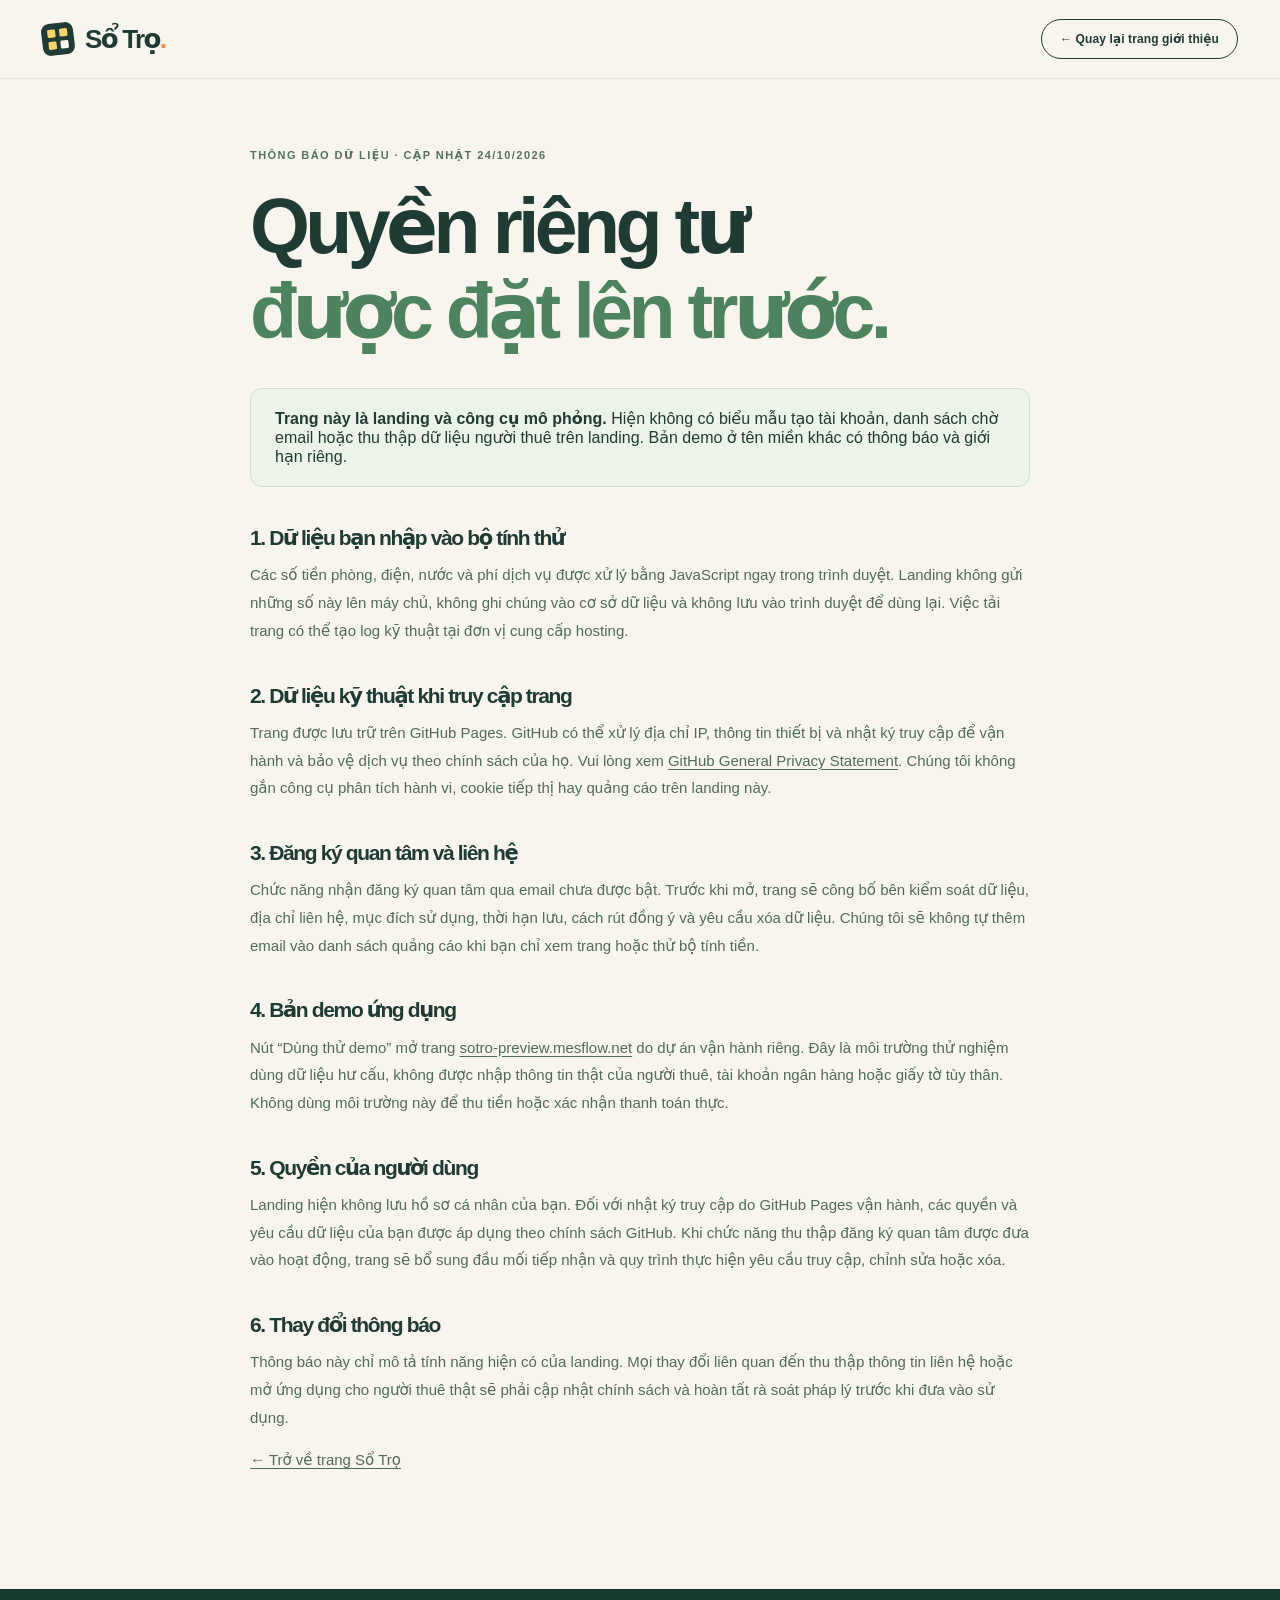
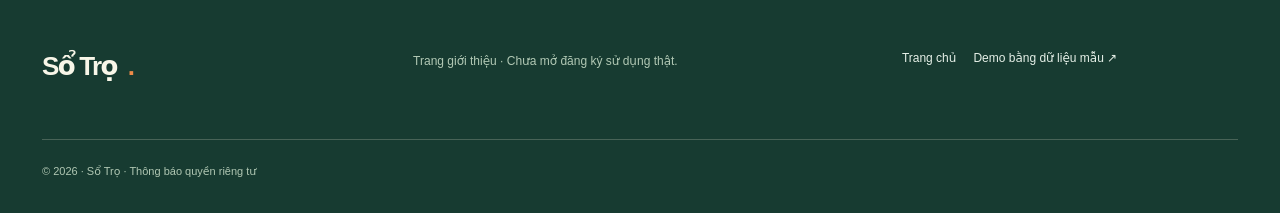
==== quyen-rieng-tu.html @ 62ae00ea "docs(landing): publish scope-limited privacy notice before collecting contacts" ====
<!doctype html><html lang="vi"><head><meta charset="UTF-8"><meta name="viewport" content="width=device-width, initial-scale=1"><meta name="robots" content="index,follow"><meta name="description" content="Thông tin quyền riêng tư đối với landing page giới thiệu Sổ Trọ và bộ mô phỏng tính tiền cục bộ."><title>Quyền riêng tư · Sổ Trọ</title><link rel="icon" type="image/svg+xml" href="./favicon.svg"><link rel="stylesheet" href="./styles.css"></head><body>
<header class="site-header"><div class="shell nav-shell"><a href="./" class="brand"><span class="brand-icon" aria-hidden="true"><span></span><span></span><span></span><span></span></span><span>Sổ Trọ<span class="brand-dot">.</span></span></a><a class="nav-cta" href="./">← Quay lại trang giới thiệu</a></div></header>
<main class="privacy-page"><article class="shell privacy-doc"><div class="section-kicker">THÔNG BÁO DỮ LIỆU · CẬP NHẬT 24/10/2026</div><h1>Quyền riêng tư<br><em>được đặt lên trước.</em></h1>
<div class="notice"><strong>Trang này là landing và công cụ mô phỏng.</strong> Hiện không có biểu mẫu tạo tài khoản, danh sách chờ email hoặc thu thập dữ liệu người thuê trên landing. Bản demo ở tên miền khác có thông báo và giới hạn riêng.</div>
<h2>1. Dữ liệu bạn nhập vào bộ tính thử</h2><p>Các số tiền phòng, điện, nước và phí dịch vụ được xử lý bằng JavaScript ngay trong trình duyệt. Landing không gửi những số này lên máy chủ, không ghi chúng vào cơ sở dữ liệu và không lưu vào trình duyệt để dùng lại. Việc tải trang có thể tạo log kỹ thuật tại đơn vị cung cấp hosting.</p>
<h2>2. Dữ liệu kỹ thuật khi truy cập trang</h2><p>Trang được lưu trữ trên GitHub Pages. GitHub có thể xử lý địa chỉ IP, thông tin thiết bị và nhật ký truy cập để vận hành và bảo vệ dịch vụ theo chính sách của họ. Vui lòng xem <a href="https://docs.github.com/en/site-policy/privacy-policies/github-general-privacy-statement" rel="noopener noreferrer" target="_blank">GitHub General Privacy Statement</a>. Chúng tôi không gắn công cụ phân tích hành vi, cookie tiếp thị hay quảng cáo trên landing này.</p>
<h2>3. Đăng ký quan tâm và liên hệ</h2><p>Chức năng nhận đăng ký quan tâm qua email chưa được bật. Trước khi mở, trang sẽ công bố bên kiểm soát dữ liệu, địa chỉ liên hệ, mục đích sử dụng, thời hạn lưu, cách rút đồng ý và yêu cầu xóa dữ liệu. Chúng tôi sẽ không tự thêm email vào danh sách quảng cáo khi bạn chỉ xem trang hoặc thử bộ tính tiền.</p>
<h2>4. Bản demo ứng dụng</h2><p>Nút “Dùng thử demo” mở trang <a href="https://sotro-preview.mesflow.net/" target="_blank" rel="noopener noreferrer">sotro-preview.mesflow.net</a> do dự án vận hành riêng. Đây là môi trường thử nghiệm dùng dữ liệu hư cấu, không được nhập thông tin thật của người thuê, tài khoản ngân hàng hoặc giấy tờ tùy thân. Không dùng môi trường này để thu tiền hoặc xác nhận thanh toán thực.</p>
<h2>5. Quyền của người dùng</h2><p>Landing hiện không lưu hồ sơ cá nhân của bạn. Đối với nhật ký truy cập do GitHub Pages vận hành, các quyền và yêu cầu dữ liệu của bạn được áp dụng theo chính sách GitHub. Khi chức năng thu thập đăng ký quan tâm được đưa vào hoạt động, trang sẽ bổ sung đầu mối tiếp nhận và quy trình thực hiện yêu cầu truy cập, chỉnh sửa hoặc xóa.</p>
<h2>6. Thay đổi thông báo</h2><p>Thông báo này chỉ mô tả tính năng hiện có của landing. Mọi thay đổi liên quan đến thu thập thông tin liên hệ hoặc mở ứng dụng cho người thuê thật sẽ phải cập nhật chính sách và hoàn tất rà soát pháp lý trước khi đưa vào sử dụng.</p>
<p><a href="./">← Trở về trang Sổ Trọ</a></p></article></main>
<footer class="site-footer"><div class="shell footer-inner"><a href="./" class="brand">Sổ Trọ<span class="brand-dot">.</span></a><p>Trang giới thiệu · Chưa mở đăng ký sử dụng thật.</p><div class="footer-actions"><a href="./">Trang chủ</a><a href="https://sotro-preview.mesflow.net/" rel="noopener noreferrer" target="_blank">Demo bằng dữ liệu mẫu ↗</a></div><span class="footer-copyright">© 2026 · Sổ Trọ · Thông báo quyền riêng tư</span></div></footer></body></html>
---- styles.css ----
:root{--cream:#f8f5ee;--ink:#203b34;--muted:#607268;--line:#dddcd1;--yellow:#f6ca55;--sage:#dce9d8;--peach:#f6d5c6;--white:#fffefa;--forest:#173e35;--green:#276a52;--radius:18px}*{box-sizing:border-box}html{scroll-behavior:smooth;scroll-padding-top:80px}body{margin:0;background:var(--cream);color:var(--ink);font-family:Arial,"Helvetica Neue",system-ui,sans-serif;-webkit-font-smoothing:antialiased}button,input{font:inherit}button{cursor:pointer}a{color:inherit;text-decoration:none}p{line-height:1.72}::selection{background:var(--yellow);color:var(--ink)}.shell{width:min(1200px,calc(100% - 84px));margin:auto}.skip-link{position:absolute;left:18px;top:-80px;z-index:100;background:#fff;padding:14px;border:2px solid var(--ink)}.skip-link:focus{top:8px}.site-header{position:sticky;top:0;z-index:30;background:rgba(248,245,238,.95);backdrop-filter:blur(14px);border-bottom:1px solid #e8e4db}.nav-shell{display:flex;align-items:center;justify-content:space-between;gap:25px;height:78px}.brand{display:inline-flex;align-items:center;gap:11px;white-space:nowrap;font-size:26px;font-weight:900;letter-spacing:-1.7px}.brand-dot{color:#ed8b48}.brand-icon{position:relative;display:grid;grid-template-columns:repeat(2,8px);grid-template-rows:repeat(2,8px);gap:4px;width:32px;height:32px;align-content:center;justify-content:center;background:var(--ink);border-radius:8px;transform:rotate(-7deg)}.brand-icon span{width:8px;height:8px;background:#fbd46c;border-radius:1.5px}.brand-icon span:nth-child(4){background:#fffef7}.top-nav{display:flex;gap:34px;font-size:13px;font-weight:750}.top-nav a{color:#3c554a;transition:color .2s}.top-nav a:hover,.footer-actions a:hover{text-decoration:underline;text-underline-offset:5px}.nav-cta{font-size:12px;letter-spacing:.01em;border:1.5px solid var(--ink);border-radius:50px;padding:12px 18px;font-weight:800;transition:background .2s,color .2s}.nav-cta:hover{background:var(--ink);color:white}.nav-cta span{margin-left:8px;font-size:15px}.menu-toggle{display:none}.hero{overflow:hidden;position:relative;padding:93px 0 96px}.hero-grid{display:grid;grid-template-columns:1fr 1.02fr;gap:46px;align-items:center}.eyebrow,.section-kicker,.feature-index,.calc-overline{font-size:11px;font-weight:800;letter-spacing:.13em}.eyebrow{display:flex;align-items:center;gap:11px;white-space:nowrap}.eyebrow-symbol{display:inline-grid;place-items:center;width:31px;height:31px;background:var(--yellow);border-radius:50%;font-size:22px;color:var(--ink)}.eyebrow-line{height:1px;flex:1;background:#c7d0bf;max-width:44px}h1,h2,h3,p{margin-top:0}h1,h2{font-weight:900;letter-spacing:-.065em;line-height:1.1}h1{font-size:clamp(73px,7.4vw,115px);margin:28px 0 29px}h1 em,h2 em{font-style:normal;color:#4e8360}h1 em{position:relative;display:inline-block}h1 em:after{content:"";position:absolute;bottom:-3px;left:3px;width:98%;height:12px;background:#efc351;z-index:-1;border-radius:50%;transform:rotate(-1deg)}.hero-intro{max-width:495px;color:#4b5e53;font-size:18px;line-height:1.78;margin-bottom:34px}.hero-actions{display:flex;align-items:center;gap:28px;flex-wrap:wrap}.button{border:0;display:inline-flex;align-items:center;justify-content:center;gap:28px;font-weight:800;border-radius:999px;padding:19px 26px;min-height:58px;font-size:14px;transition:transform .2s,box-shadow .2s,background .2s}.button:hover{transform:translateY(-3px);box-shadow:0 10px 24px #122e2627}.button span{font-size:20px;font-weight:500}.button-primary{background:var(--forest);color:white}.text-link{font-weight:800;font-size:13px;border-bottom:1.5px solid var(--ink);padding-bottom:7px;white-space:nowrap}.text-link span{font-size:16px;margin-left:7px}.hero-footnote{display:flex;align-items:center;gap:9px;color:#687569;font-size:11px;margin-top:34px;line-height:1.5}.live-dot{width:8px;height:8px;flex:0 0 8px;border-radius:50%;background:#e0aa4b;box-shadow:0 0 0 4px #f5e6c9}.hero-art{position:relative;min-height:595px;display:flex;align-items:center;justify-content:center}.art-circle{position:absolute;width:570px;height:540px;border-radius:48% 52% 50% 50%;background:#e3ebe0;transform:rotate(-10deg);top:10px;left:50%;translate:-50% 0}.receipt-card{position:relative;z-index:1;width:min(430px,89%);padding:32px 32px 25px;background:var(--white);border:1px solid #e2e4d7;border-radius:10px;box-shadow:14px 18px 0 #193e351a,0 28px 50px #264b3e22;transform:rotate(-5deg);transition:transform .3s}.receipt-card:hover{transform:rotate(-2deg) translateY(-6px)}.receipt-top,.receipt-line,.receipt-total{display:flex;align-items:center;justify-content:space-between}.receipt-top{margin-bottom:35px}.receipt-mini-brand{font-size:19px;letter-spacing:-1px;font-weight:900}.mini-mark{color:#528d68;margin-right:5px}.receipt-month{font-size:9px;font-weight:800;letter-spacing:.13em;color:#6d8271}.receipt-room{font-size:31px;letter-spacing:-.06em;font-weight:900}.receipt-status{display:inline-block;margin-left:12px;color:#5d8d73;background:#e5f1e5;font-size:10px;letter-spacing:0;border-radius:30px;padding:5px 8px;vertical-align:middle}.receipt-subtitle{margin:7px 0 21px;font-size:12px;color:#829083}.receipt-rule{height:1px;border-top:1px dashed #c1cbbc;margin:20px 0}.receipt-line{font-size:13px;padding:12px 0;color:#607367}.receipt-line strong{font-size:14px;color:var(--ink)}.receipt-total span{font-size:12px;font-weight:800}.receipt-total strong{font-size:28px;letter-spacing:-1.2px}.receipt-stamp{border:2px solid #7aa786;color:#639472;border-radius:50%;width:115px;height:79px;display:grid;place-items:center;text-align:center;font-size:12px;line-height:1.4;font-weight:900;transform:rotate(-16deg);margin:30px 0 -15px auto}.art-note{z-index:2;position:absolute;bottom:24px;left:-6px;background:var(--yellow);padding:17px 19px 17px 22px;border-radius:12px;font-size:16px;line-height:1.45;transform:rotate(6deg);font-weight:900;box-shadow:8px 12px 0 #9f8f6e2c}.art-note span{font-size:21px;margin-left:15px}.art-caption{position:absolute;bottom:-16px;right:0;font-size:10px;letter-spacing:.04em;color:#7c8a7e;max-width:270px;text-align:right}.scribble{position:absolute;z-index:1;color:#f1b960;font-size:50px}.scribble-one{right:3%;top:5%;transform:rotate(15deg)}.scribble-two{left:0;top:27%;font-size:25px;color:#527b62}.metrics{border-top:1px solid #d4d9d0;border-bottom:1px solid #d4d9d0;background:#f0f2e8}.metrics-inner{display:flex;align-items:center;justify-content:space-between;gap:26px;padding:24px 0}.metric{display:flex;align-items:center;gap:15px}.metric strong{font-size:45px;letter-spacing:-.07em}.metric span{font-size:11px;color:#56685e;line-height:1.6;font-weight:700}.metrics-note{font-size:10px;margin:0;max-width:168px;line-height:1.5;color:#7a8a7d}.section{padding:132px 0}.why-grid{display:grid;grid-template-columns:1fr .85fr;gap:120px}.section-kicker{display:flex;align-items:center;gap:10px;color:#557261;margin-bottom:27px}.section-kicker span{width:26px;height:26px;border:1px solid #9cb4a4;border-radius:50%;display:grid;place-items:center;font-size:11px;letter-spacing:0}.section h2,.calculator-section h2{font-size:clamp(48px,5.2vw,77px);margin-bottom:30px}.underline-swipe{text-decoration:underline;text-decoration-color:#efc753;text-decoration-thickness:9px;text-underline-offset:7px}.why-right{padding-top:65px}.why-right p{max-width:420px;color:#52695c;font-size:17px;margin-bottom:24px}.why-right strong{color:var(--ink)}.paper-callout{display:flex;align-items:center;gap:17px;margin-top:39px;background:#fffdf6;border:1px solid #e5ded0;padding:23px 28px;transform:rotate(-1deg);width:fit-content;box-shadow:6px 6px 0 #e8e0cc}.paper-callout span:last-child{font-size:15px;line-height:1.55}.paper-callout-icon{font-size:35px;color:#56956e}.feature-section{background:#e9eee6;padding-top:117px;padding-bottom:135px}.section-header{display:flex;justify-content:space-between;align-items:end;gap:70px;margin-bottom:40px}.section-header h2{margin-bottom:0}.section-header>p{max-width:315px;color:#627468;font-size:14px;margin:0 0 7px}.feature-grid{display:grid;grid-template-columns:repeat(3,minmax(0,1fr));gap:17px}.feature{min-height:411px;border-radius:13px;padding:28px;position:relative;display:flex;align-items:start;flex-direction:column;overflow:hidden;border:1px solid #b6c2b544}.feature-yellow{background:#f7d875}.feature-sage{background:#cfe2cf}.feature-peach{background:#f5d6ca}.feature-white{background:#fbfbf6}.feature-dark{background:#1a463a;color:#f8f7eb}.feature-index{font-size:10px;color:inherit;opacity:.68}.feature-drawing{height:110px;width:100%;display:flex;align-items:center;justify-content:center;margin:14px 0 10px}.feature h3{font-size:30px;letter-spacing:-1.4px;line-height:1.13;margin:8px 0 13px}.feature p{font-size:13px;line-height:1.75;color:inherit;opacity:.76;margin-bottom:27px}.feature-state{margin-top:auto;font-size:11px;font-weight:800;letter-spacing:.02em;border-top:1px solid currentColor;width:100%;padding-top:14px;display:flex;justify-content:space-between;opacity:.68}.feature-state span{font-size:18px}.rooms-drawing{gap:8px;align-content:center;flex-wrap:wrap;max-width:245px;margin-left:auto;margin-right:auto}.room-mini{width:calc(50% - 4px);height:48px;background:#f7e7b0;border:1px solid #a89357;border-radius:7px;display:flex;align-items:center;justify-content:space-between;padding:0 13px;font-size:13px;font-weight:900}.room-mini.active{background:#fff8de}.room-mini b{font-size:19px;color:#518a68}.meter-drawing{justify-content:start;gap:9px;background:#f6f9ef;width:fit-content;padding:17px 17px;border-radius:10px;border:3px solid #4b7564;margin:22px auto 14px}.meter-drawing span{font-size:39px;font-weight:900;font-family:monospace;letter-spacing:5px}.meter-drawing i{font-style:normal;font-size:10px;align-self:end;margin-bottom:8px}.meter-drawing b{background:#d7eedc;color:#306d4d;border-radius:12px;padding:6px;font-size:10px;align-self:start}.invoice-drawing{width:68%;height:132px;background:#e9eae2;border-radius:5px;margin:10px auto 0;flex-direction:column;align-items:stretch;padding:22px 20px;box-shadow:8px 8px 0 #d1d9cb;transform:rotate(6deg)}.invoice-line{height:6px;background:#c1cbbf;width:100%;border-radius:3px;margin:6px 0}.invoice-line.short{width:48%}.invoice-drawing span{font-size:18px;letter-spacing:-.7px;font-weight:900;margin-top:10px}.debt-drawing{max-width:246px;align-items:stretch;flex-direction:column;gap:6px;margin:12px auto}.debt-drawing span{display:flex;justify-content:space-between;padding:9px 12px;background:#e5efe6;border-radius:7px;font-size:11px;font-weight:800}.debt-drawing span:nth-child(2){background:#fff0cf}.debt-drawing span:nth-child(3){background:#f4e5de}.qr-drawing{gap:13px;justify-content:flex-start;padding:8px 15px;background:#fff8ef;border:1px solid #ccada4;border-radius:10px;margin-top:23px}.qr-icon{display:grid;place-items:center;border:3px solid var(--ink);font-size:37px;width:72px;height:72px;background:#fff}.qr-drawing strong,.qr-drawing small{display:block}.qr-drawing strong{font-size:14px}.qr-drawing small{font-size:10px;margin-top:5px}.qr-arrow{font-size:27px;margin-left:auto}.offline-drawing{gap:16px;color:#e3f0df}.offline-circle{display:grid;place-items:center;border:1.5px solid #9cbfaf;width:80px;height:80px;border-radius:50%;font-size:47px}.offline-drawing span:last-child{font-weight:800;font-size:14px;line-height:1.6}.steps-section h2{margin-bottom:67px}.steps{display:grid;grid-template-columns:repeat(4,1fr);gap:24px}.step{position:relative}.step-num{font-size:17px;font-weight:900;color:#679474}.step-line{height:2px;background:#cbd6c9;margin:22px 0 29px;position:relative}.step-line:after{content:"";height:10px;width:10px;background:#52805e;border-radius:50%;position:absolute;top:-4px;left:0}.step h3{font-size:22px;margin-bottom:8px;letter-spacing:-.7px}.step p{font-size:13px;color:#728375;max-width:206px}.steps-disclaimer{font-size:11px;color:#899789;margin:44px 0 0}.calculator-section{padding:114px 0;background:#f0c96a}.calculator-grid{display:grid;grid-template-columns:.77fr 1fr;gap:90px;align-items:center}.calculator-section h2{font-size:clamp(55px,5.7vw,82px)}.calculator-section h2 em{color:#fcf5df;text-shadow:0 2px 0 #41614a}.calc-info>p{font-size:17px;max-width:405px}.calc-privacy{max-width:350px;font-size:12px;line-height:1.7;margin-top:55px;display:flex;align-items:start;gap:12px;color:#3f613f}.calc-privacy span{font-size:20px}.calculator{background:#fffefa;border-radius:17px;padding:29px 30px 20px;box-shadow:14px 16px 0 #1748371e,0 15px 50px #6b6c3b2b;max-width:604px}.calc-top{display:flex;justify-content:space-between;align-items:start;margin-bottom:22px;gap:8px}.calc-overline{color:#8c9c8b;font-size:9px}.calc-top h3{font-size:24px;letter-spacing:-1px;margin:7px 0 0}.calc-top h3 span{font-size:12px;font-weight:500;color:#849083;letter-spacing:0}.calc-flag{font-size:10px;background:#f9efd4;color:#8d6d28;border-radius:20px;padding:8px 10px;white-space:nowrap}.calc-fields{display:grid;grid-template-columns:repeat(2,minmax(0,1fr));gap:12px 18px}.calc-fields label{font-size:11px;display:flex;flex-direction:column;gap:6px;color:#607366;font-weight:800}.calc-fields input{border:1px solid #ccd6c9;border-radius:7px;background:#f8faf6;min-height:42px;padding:10px 11px;width:100%;font-size:14px;font-weight:750;color:var(--ink);outline:none;transition:border-color .2s,box-shadow .2s}.calc-fields input:focus{border-color:#2d7551;box-shadow:0 0 0 3px #75c39533}.calc-fields input[aria-invalid="true"]{border-color:#d35745;background:#fff4f0}.calc-error{background:#fcebe6;color:#a43727;border-radius:8px;font-size:12px;margin-top:14px;padding:11px}.calc-result{margin-top:23px;padding-top:13px;border-top:1px solid #d4dcd0}.calc-result>div{display:flex;justify-content:space-between;gap:10px;padding:7px 0;font-size:12px;color:#5c6d60}.calc-result strong{color:var(--ink)}.calc-total{border-radius:9px;margin:15px 0 12px;padding:19px 17px;background:#e4eddf;display:flex;justify-content:space-between;align-items:center;gap:10px}.calc-total span{font-size:10px;font-weight:900;letter-spacing:.07em}.calc-total strong{font-size:26px;letter-spacing:-.06em;white-space:nowrap}.calc-bottom{display:flex;justify-content:space-between;align-items:center;gap:15px}.calc-bottom>span{font-size:10px;color:#899888;line-height:1.4}.reset-button{border:0;background:none;font-size:11px;font-weight:800;color:#34654e;white-space:nowrap;padding:9px}.reset-button:hover{text-decoration:underline}.timeline-grid{display:grid;grid-template-columns:1fr 1fr;gap:130px}.timeline-grid>div>p{font-size:15px;max-width:415px;color:#6c7f70}.timeline{list-style:none;padding:0;margin:10px 0 0;position:relative}.timeline:before{content:"";width:1px;position:absolute;background:#cbd7c7;left:8px;top:13px;bottom:30px}.timeline li{display:grid;grid-template-columns:19px 1fr auto;gap:20px;align-items:start;margin-bottom:38px;position:relative}.timeline-dot{width:16px;height:16px;border:2px solid #abbcaf;border-radius:50%;background:var(--cream);margin-top:4px;z-index:1}.timeline li.done .timeline-dot{background:#578b67;border-color:#578b67;box-shadow:inset 0 0 0 3px var(--cream)}.timeline li.active .timeline-dot{background:#f5ce65;border-color:#b68b2c}.timeline strong{display:block;font-size:15px;margin-bottom:8px}.timeline li div span{color:#748577;display:block;font-size:12px;max-width:280px;line-height:1.6}.timeline b{font-size:10px;color:#81907f;font-weight:800;margin-top:7px;white-space:nowrap}.timeline li.active b{color:#a37720}.faq-section{background:#edf1e8}.faq-grid{display:grid;grid-template-columns:1fr 1.2fr;gap:80px}.faq-list details{border-bottom:1px solid #c7d4c6}.faq-list summary{display:flex;justify-content:space-between;align-items:center;gap:14px;list-style:none;cursor:pointer;font-size:15px;font-weight:800;padding:24px 0}.faq-list summary::-webkit-details-marker{display:none}.faq-list summary span{font-size:25px;font-weight:400;color:#5e8267}.faq-list details[open] summary span{transform:rotate(45deg)}.faq-list details p{font-size:13px;color:#64796a;margin:0 0 22px;max-width:550px}.closing{background:#f2ce70;padding:81px 0;text-align:center}.closing-star{font-size:36px;color:#4a805e}.closing-inner>p{font-size:clamp(29px,4vw,54px);letter-spacing:-.05em;font-weight:500;line-height:1.25;margin:22px 0 31px}.closing-inner>p strong{font-weight:900}.button-dark{background:#1d4437;color:white}.closing-tiny{font-size:11px;margin-top:22px;color:#50694c}.site-footer{background:#173b31;color:#e6f0e8;padding:62px 0 35px}.footer-inner{display:grid;grid-template-columns:1fr 1.35fr 1fr;gap:35px;align-items:start}.site-footer .brand{color:#f8f6e8}.site-footer .brand-icon{background:#f3ce6f}.site-footer .brand-icon span{background:#345b41}.site-footer .brand-icon span:nth-child(4){background:white}.footer-inner>p{font-size:12px;color:#b2c9b5;margin:0}.footer-actions{display:flex;flex-wrap:wrap;gap:17px;align-items:center;font-size:12px}.footer-share{background:transparent;padding:0;border:0;color:inherit;font-size:12px;font-weight:700}.footer-share:hover{text-decoration:underline}.footer-copyright{grid-column:1/-1;border-top:1px solid #486357;padding-top:25px;font-size:11px;color:#b0c7b3;margin-top:22px}@media(max-width:1050px){.shell{width:min(100% - 50px,1200px)}.hero-grid{gap:15px}.hero-art{min-height:550px}.art-circle{width:480px;height:450px}.receipt-card{width:390px}.hero h1{font-size:82px}.why-grid{gap:55px}.calculator-grid{gap:40px}.timeline-grid{gap:55px}.nav-shell{gap:15px}.top-nav{gap:18px}}@media(max-width:760px){.shell{width:calc(100% - 36px)}.nav-shell{height:68px}.brand{font-size:23px}.nav-cta{display:none}.menu-toggle{display:flex;flex-direction:column;gap:6px;align-items:center;justify-content:center;border:1px solid #ccd9cf;border-radius:9px;width:43px;height:42px;background:transparent}.menu-toggle span{width:18px;height:2px;background:var(--ink);border-radius:2px}.top-nav{position:absolute;top:68px;left:0;right:0;background:var(--cream);padding:15px 18px 25px;border-bottom:1px solid #d1d8ce;display:none;flex-direction:column;gap:0;box-shadow:0 18px 23px #0e281c13}.top-nav.is-open{display:flex}.top-nav a{padding:13px 6px;font-size:15px}.hero{padding:45px 0 70px}.hero-grid{grid-template-columns:1fr;gap:45px}.eyebrow{font-size:9px}.hero h1{font-size:clamp(62px,13vw,91px);margin:25px 0 22px}.hero-intro{font-size:16px}.hero-actions{gap:20px}.hero-footnote{margin-top:26px}.hero-art{min-height:455px;max-width:520px;width:100%;margin:auto}.art-circle{width:100%;height:410px;max-width:470px}.receipt-card{width:78%;padding:23px 23px 18px}.receipt-top{margin-bottom:25px}.receipt-room{font-size:25px}.receipt-line{padding:8px 0;font-size:12px}.receipt-total strong{font-size:22px}.receipt-stamp{height:58px;width:91px;font-size:10px}.art-note{bottom:16px;left:-3px;font-size:13px;padding:13px}.art-caption{bottom:-17px}.metrics-inner{display:grid;grid-template-columns:repeat(3,1fr);gap:12px}.metric{display:block}.metric strong{display:block;font-size:31px}.metric span{font-size:10px;display:block}.metrics-note{grid-column:1/-1;max-width:none;text-align:center}.section{padding:80px 0}.section h2,.calculator-section h2{font-size:clamp(43px,10vw,61px)}.why-grid,.calculator-grid,.timeline-grid,.faq-grid{grid-template-columns:1fr;gap:24px}.why-right{padding-top:0}.why-right p{font-size:15px}.section-header{display:block}.section-header>p{margin-top:27px;max-width:550px}.feature-grid{grid-template-columns:repeat(2,minmax(0,1fr));gap:12px}.feature{min-height:365px;padding:20px}.feature h3{font-size:26px}.feature-drawing{height:95px}.rooms-drawing{height:109px}.room-mini{height:41px}.meter-drawing{transform:scale(.8);transform-origin:center}.steps{grid-template-columns:repeat(2,1fr);gap:32px 17px}.steps-section h2{margin-bottom:36px}.calculator-section{padding:73px 0}.calc-privacy{margin-top:21px;margin-bottom:12px}.calculator{max-width:none}.timeline-grid{gap:33px}.timeline-grid>div>p{margin-bottom:4px}.faq-grid{gap:6px}.closing{padding:67px 0}.footer-inner{grid-template-columns:1fr 1fr;gap:29px}.footer-actions{grid-column:1/-1}.footer-copyright{margin-top:6px}}@media(max-width:480px){.hero-art{min-height:395px}.art-circle{height:355px}.receipt-card{width:85%;padding:17px}.receipt-top{margin-bottom:20px}.receipt-month{font-size:8px}.receipt-room{font-size:23px}.receipt-line{padding:7px 0}.receipt-total strong{font-size:20px}.receipt-stamp{margin-top:15px}.art-note{bottom:1px}.feature-grid{grid-template-columns:1fr}.feature{min-height:344px;padding:25px}.feature-drawing{height:97px}.feature h3{font-size:29px}.feature p{max-width:320px}.calc-fields{gap:11px}.calculator{padding:19px 17px 14px}.calc-top h3{font-size:21px}.calc-total strong{font-size:22px}.calc-total span{font-size:9px}.timeline li{grid-template-columns:19px 1fr;gap:14px}.timeline b{grid-column:2;margin-top:-7px}.footer-inner{grid-template-columns:1fr}.footer-actions{grid-column:auto}.footer-copyright{grid-column:auto}}@media(prefers-reduced-motion:reduce){html{scroll-behavior:auto}*,*:before,*:after{animation-duration:.01ms!important;transition-duration:.01ms!important}}
/* Public demo entry — distinct from the non-functional product features on this landing. */
.demo-section{background:#f9f8f1;border-top:1px solid #dbe2d8;border-bottom:1px solid #dbe2d8}
.demo-layout{display:grid;grid-template-columns:1.08fr .83fr;gap:90px;align-items:center}
.demo-layout h2{font-size:clamp(49px,5.5vw,76px)}
.demo-layout>div:first-child>p{max-width:525px;color:#587064;font-size:16px}
.demo-proof{display:flex;flex-wrap:wrap;gap:11px;margin-top:23px}
.demo-proof span{display:inline-block;font-size:11px;color:#36654c;border:1px solid #aec9b5;background:#edf5eb;padding:9px 12px;border-radius:30px;font-weight:800}
.demo-cta-card{background:#deebd9;border:2px solid #1d4938;box-shadow:12px 12px 0 #183f3121;border-radius:20px;padding:35px;transform:rotate(1deg)}
.demo-label{font-size:11px;font-weight:850;letter-spacing:.12em;color:#557967}
.demo-cta-card h3{font-size:clamp(36px,4vw,60px);line-height:1.02;letter-spacing:-.07em;margin:22px 0 20px}
.demo-cta-card p{font-size:14px;color:#4a6757}
.demo-cta-card a{margin-top:10px}
.demo-cta-card small{display:block;font-size:11px;color:#6a826f;margin-top:19px;line-height:1.5}
.privacy-page{padding:70px 0 100px;background:#f8f5ee;min-height:65vh}
.privacy-doc{max-width:780px;margin:0 auto}
.privacy-doc .section-kicker{margin-bottom:22px}
.privacy-doc h1{font-size:clamp(48px,8vw,77px);letter-spacing:-.06em;line-height:1.1;margin:0 0 25px}
.privacy-doc h2{font-size:21px;margin:39px 0 12px}
.privacy-doc p,.privacy-doc li{font-size:15px;color:#516b5b;line-height:1.85}
.privacy-doc ul{padding-left:23px}
.privacy-doc a{text-decoration:underline;text-underline-offset:3px}
.privacy-doc .notice{border:1px solid #d2decc;background:#ecf3e8;border-radius:12px;padding:20px 24px;margin:35px 0}
@media(max-width:760px){.demo-layout{grid-template-columns:1fr;gap:28px}.demo-cta-card{padding:26px;transform:none}.demo-proof span{font-size:10px}.privacy-page{padding:54px 0}.privacy-doc h2{margin-top:27px}}
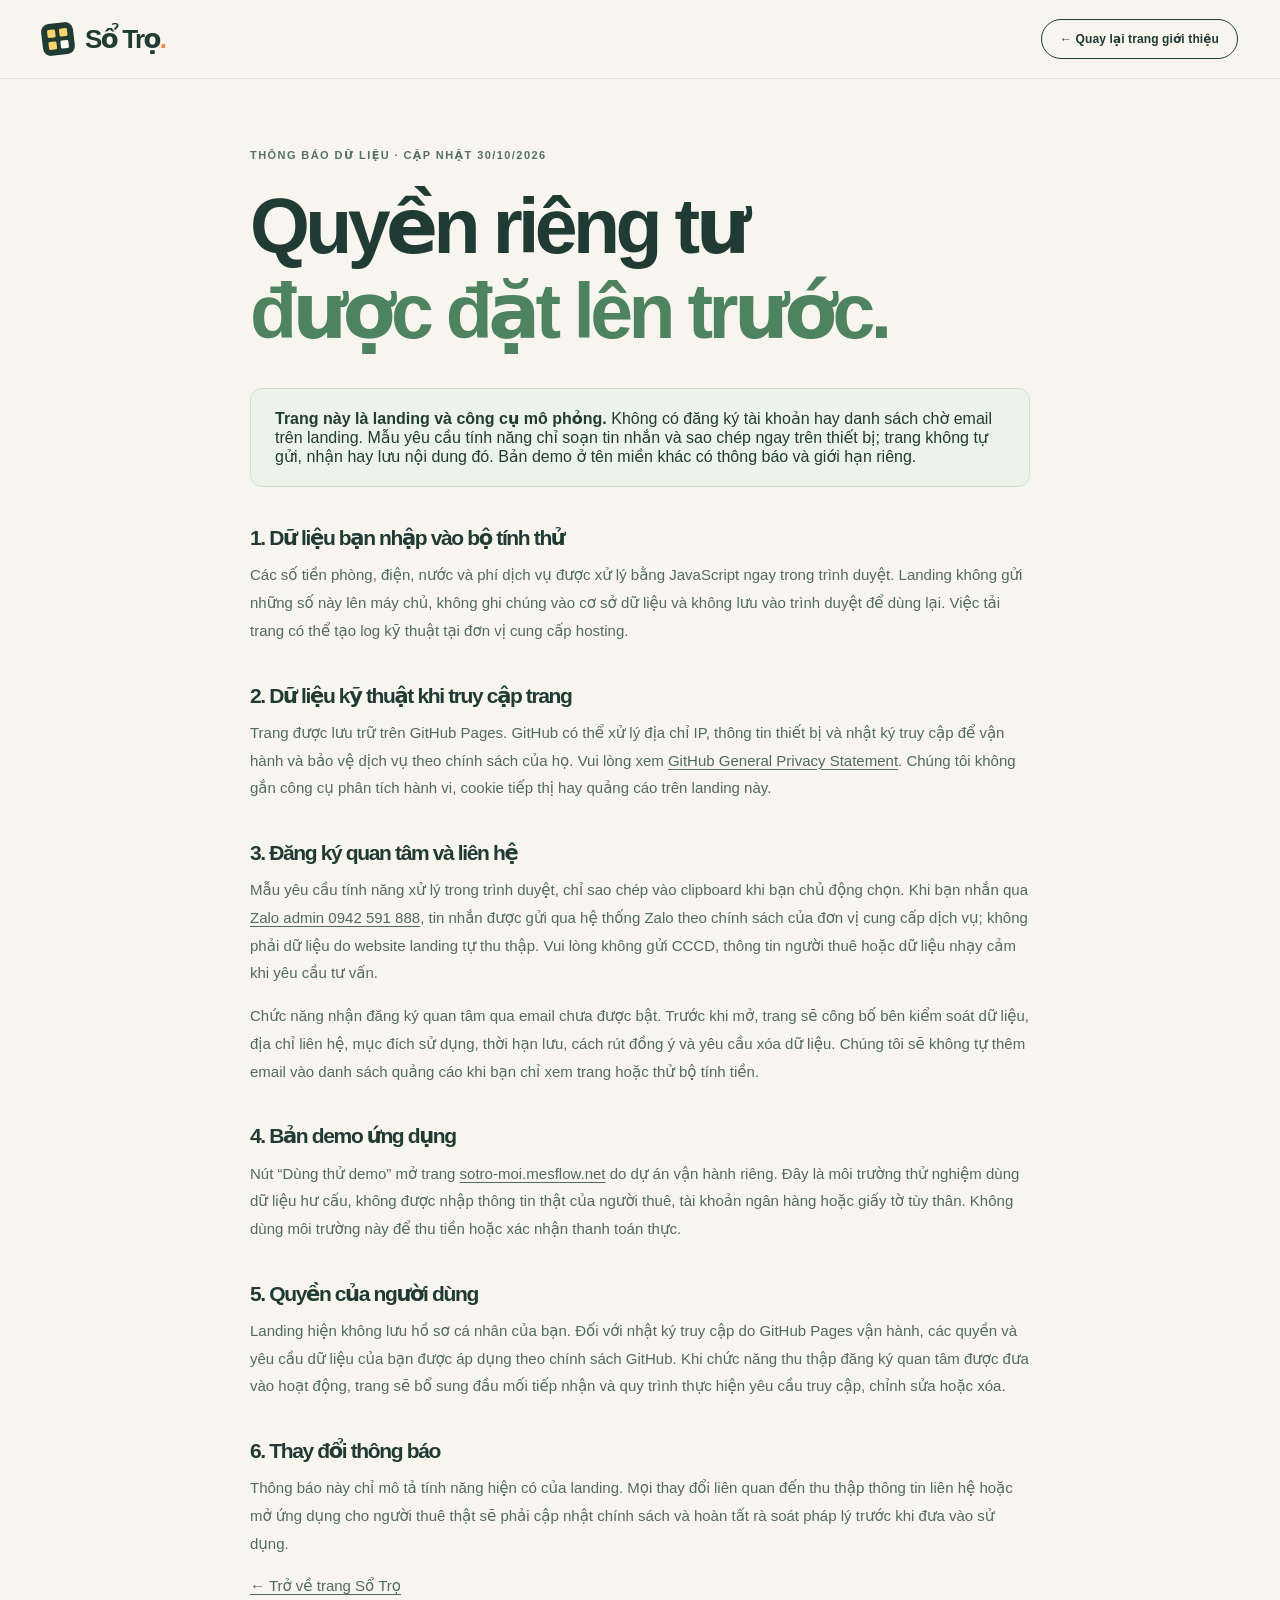
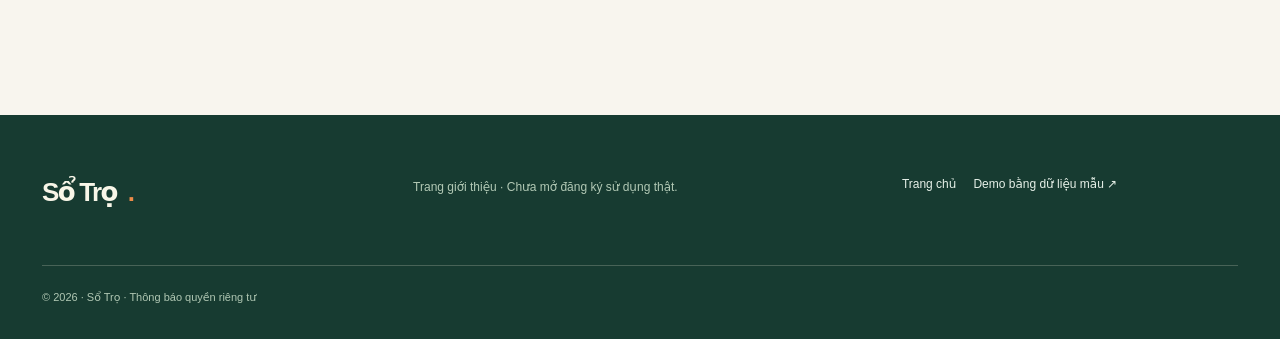
==== commit 63dc92b2: "docs(privacy): explain opt-in Zalo contact and local-only request draft" ====
--- a/quyen-rieng-tu.html
+++ b/quyen-rieng-tu.html
@@ -1,12 +1,12 @@
 <!doctype html><html lang="vi"><head><meta charset="UTF-8"><meta name="viewport" content="width=device-width, initial-scale=1"><meta name="robots" content="index,follow"><meta name="description" content="Thông tin quyền riêng tư đối với landing page giới thiệu Sổ Trọ và bộ mô phỏng tính tiền cục bộ."><title>Quyền riêng tư · Sổ Trọ</title><link rel="icon" type="image/svg+xml" href="./favicon.svg"><link rel="stylesheet" href="./styles.css"></head><body>
 <header class="site-header"><div class="shell nav-shell"><a href="./" class="brand"><span class="brand-icon" aria-hidden="true"><span></span><span></span><span></span><span></span></span><span>Sổ Trọ<span class="brand-dot">.</span></span></a><a class="nav-cta" href="./">← Quay lại trang giới thiệu</a></div></header>
-<main class="privacy-page"><article class="shell privacy-doc"><div class="section-kicker">THÔNG BÁO DỮ LIỆU · CẬP NHẬT 24/10/2026</div><h1>Quyền riêng tư<br><em>được đặt lên trước.</em></h1>
-<div class="notice"><strong>Trang này là landing và công cụ mô phỏng.</strong> Hiện không có biểu mẫu tạo tài khoản, danh sách chờ email hoặc thu thập dữ liệu người thuê trên landing. Bản demo ở tên miền khác có thông báo và giới hạn riêng.</div>
+<main class="privacy-page"><article class="shell privacy-doc"><div class="section-kicker">THÔNG BÁO DỮ LIỆU · CẬP NHẬT 30/10/2026</div><h1>Quyền riêng tư<br><em>được đặt lên trước.</em></h1>
+<div class="notice"><strong>Trang này là landing và công cụ mô phỏng.</strong> Không có đăng ký tài khoản hay danh sách chờ email trên landing. Mẫu yêu cầu tính năng chỉ soạn tin nhắn và sao chép ngay trên thiết bị; trang không tự gửi, nhận hay lưu nội dung đó. Bản demo ở tên miền khác có thông báo và giới hạn riêng.</div>
 <h2>1. Dữ liệu bạn nhập vào bộ tính thử</h2><p>Các số tiền phòng, điện, nước và phí dịch vụ được xử lý bằng JavaScript ngay trong trình duyệt. Landing không gửi những số này lên máy chủ, không ghi chúng vào cơ sở dữ liệu và không lưu vào trình duyệt để dùng lại. Việc tải trang có thể tạo log kỹ thuật tại đơn vị cung cấp hosting.</p>
 <h2>2. Dữ liệu kỹ thuật khi truy cập trang</h2><p>Trang được lưu trữ trên GitHub Pages. GitHub có thể xử lý địa chỉ IP, thông tin thiết bị và nhật ký truy cập để vận hành và bảo vệ dịch vụ theo chính sách của họ. Vui lòng xem <a href="https://docs.github.com/en/site-policy/privacy-policies/github-general-privacy-statement" rel="noopener noreferrer" target="_blank">GitHub General Privacy Statement</a>. Chúng tôi không gắn công cụ phân tích hành vi, cookie tiếp thị hay quảng cáo trên landing này.</p>
-<h2>3. Đăng ký quan tâm và liên hệ</h2><p>Chức năng nhận đăng ký quan tâm qua email chưa được bật. Trước khi mở, trang sẽ công bố bên kiểm soát dữ liệu, địa chỉ liên hệ, mục đích sử dụng, thời hạn lưu, cách rút đồng ý và yêu cầu xóa dữ liệu. Chúng tôi sẽ không tự thêm email vào danh sách quảng cáo khi bạn chỉ xem trang hoặc thử bộ tính tiền.</p>
-<h2>4. Bản demo ứng dụng</h2><p>Nút “Dùng thử demo” mở trang <a href="https://sotro-preview.mesflow.net/" target="_blank" rel="noopener noreferrer">sotro-preview.mesflow.net</a> do dự án vận hành riêng. Đây là môi trường thử nghiệm dùng dữ liệu hư cấu, không được nhập thông tin thật của người thuê, tài khoản ngân hàng hoặc giấy tờ tùy thân. Không dùng môi trường này để thu tiền hoặc xác nhận thanh toán thực.</p>
+<h2>3. Đăng ký quan tâm và liên hệ</h2><p>Mẫu yêu cầu tính năng xử lý trong trình duyệt, chỉ sao chép vào clipboard khi bạn chủ động chọn. Khi bạn nhắn qua <a href="https://zalo.me/0942591888" target="_blank" rel="noopener noreferrer">Zalo admin 0942 591 888</a>, tin nhắn được gửi qua hệ thống Zalo theo chính sách của đơn vị cung cấp dịch vụ; không phải dữ liệu do website landing tự thu thập. Vui lòng không gửi CCCD, thông tin người thuê hoặc dữ liệu nhạy cảm khi yêu cầu tư vấn.</p><p>Chức năng nhận đăng ký quan tâm qua email chưa được bật. Trước khi mở, trang sẽ công bố bên kiểm soát dữ liệu, địa chỉ liên hệ, mục đích sử dụng, thời hạn lưu, cách rút đồng ý và yêu cầu xóa dữ liệu. Chúng tôi sẽ không tự thêm email vào danh sách quảng cáo khi bạn chỉ xem trang hoặc thử bộ tính tiền.</p>
+<h2>4. Bản demo ứng dụng</h2><p>Nút “Dùng thử demo” mở trang <a href="https://sotro-moi.mesflow.net/" target="_blank" rel="noopener noreferrer">sotro-moi.mesflow.net</a> do dự án vận hành riêng. Đây là môi trường thử nghiệm dùng dữ liệu hư cấu, không được nhập thông tin thật của người thuê, tài khoản ngân hàng hoặc giấy tờ tùy thân. Không dùng môi trường này để thu tiền hoặc xác nhận thanh toán thực.</p>
 <h2>5. Quyền của người dùng</h2><p>Landing hiện không lưu hồ sơ cá nhân của bạn. Đối với nhật ký truy cập do GitHub Pages vận hành, các quyền và yêu cầu dữ liệu của bạn được áp dụng theo chính sách GitHub. Khi chức năng thu thập đăng ký quan tâm được đưa vào hoạt động, trang sẽ bổ sung đầu mối tiếp nhận và quy trình thực hiện yêu cầu truy cập, chỉnh sửa hoặc xóa.</p>
 <h2>6. Thay đổi thông báo</h2><p>Thông báo này chỉ mô tả tính năng hiện có của landing. Mọi thay đổi liên quan đến thu thập thông tin liên hệ hoặc mở ứng dụng cho người thuê thật sẽ phải cập nhật chính sách và hoàn tất rà soát pháp lý trước khi đưa vào sử dụng.</p>
 <p><a href="./">← Trở về trang Sổ Trọ</a></p></article></main>
-<footer class="site-footer"><div class="shell footer-inner"><a href="./" class="brand">Sổ Trọ<span class="brand-dot">.</span></a><p>Trang giới thiệu · Chưa mở đăng ký sử dụng thật.</p><div class="footer-actions"><a href="./">Trang chủ</a><a href="https://sotro-preview.mesflow.net/" rel="noopener noreferrer" target="_blank">Demo bằng dữ liệu mẫu ↗</a></div><span class="footer-copyright">© 2026 · Sổ Trọ · Thông báo quyền riêng tư</span></div></footer></body></html>+<footer class="site-footer"><div class="shell footer-inner"><a href="./" class="brand">Sổ Trọ<span class="brand-dot">.</span></a><p>Trang giới thiệu · Chưa mở đăng ký sử dụng thật.</p><div class="footer-actions"><a href="./">Trang chủ</a><a href="https://sotro-moi.mesflow.net/" rel="noopener noreferrer" target="_blank">Demo bằng dữ liệu mẫu ↗</a></div><span class="footer-copyright">© 2026 · Sổ Trọ · Thông báo quyền riêng tư</span></div></footer></body></html>
--- a/styles.css
+++ b/styles.css
@@ -22,3 +22,86 @@
 .privacy-doc a{text-decoration:underline;text-underline-offset:3px}
 .privacy-doc .notice{border:1px solid #d2decc;background:#ecf3e8;border-radius:12px;padding:20px 24px;margin:35px 0}
 @media(max-width:760px){.demo-layout{grid-template-columns:1fr;gap:28px}.demo-cta-card{padding:26px;transform:none}.demo-proof span{font-size:10px}.privacy-page{padding:54px 0}.privacy-doc h2{margin-top:27px}}
+
+
+/* Product education and contact experience — 2026-10-30 */
+.details-v2{background:#f1f2e9;border-top:1px solid var(--line)}
+.details-v2 .section-header{margin-bottom:30px}
+.v2-details-grid{display:grid;grid-template-columns:repeat(2,minmax(0,1fr));gap:13px}
+.v2-details-grid details{background:#fffefa;border:1px solid #dce2d5;border-radius:16px;padding:0 22px;transition:border-color .2s,box-shadow .2s}
+.v2-details-grid details[open]{border-color:#98b7a2;box-shadow:0 12px 26px #123d3210}
+.v2-details-grid summary{display:flex;align-items:center;gap:14px;list-style:none;min-height:80px;cursor:pointer;outline-offset:5px;font-size:17px}
+.v2-details-grid summary::-webkit-details-marker{display:none}
+.v2-details-grid summary b{display:grid;place-items:center;flex:0 0 43px;height:43px;border-radius:12px;background:#e6eee3;font-size:23px;color:#2f6d53}
+.v2-details-grid summary strong{flex:1;letter-spacing:-.02em}
+.v2-details-grid summary span{font-size:23px;color:#54745e;font-weight:400;transition:transform .2s}
+.v2-details-grid details[open] summary span{transform:rotate(45deg)}
+.v2-details-grid details p{margin:-4px 0 24px 57px;font-size:14px;color:#596b60;line-height:1.8}
+.v2-small-note{margin:22px 0 0;font-size:12px;color:#65766b}
+.tutorial-v2{background:#173e35;color:#fffaf0;overflow:hidden}
+.tutorial-v2-grid{display:grid;grid-template-columns:minmax(0,.84fr) minmax(0,1.1fr);gap:64px;align-items:center}
+.tutorial-v2 .section-kicker{color:#e4d8b2}
+.tutorial-v2 h2{margin:23px 0 20px}
+.tutorial-v2 h2 em{color:#efcb6a}
+.tutorial-v2 p{color:#d4e1d5}
+.tutorial-v2 .text-link{color:#fff7d5;border-color:#f0d789;display:inline-block;margin-top:20px}
+.tutorial-chapters{list-style:none;padding:0;margin:26px 0;display:grid;grid-template-columns:1fr 1fr;gap:10px}
+.tutorial-chapters button{display:block;width:100%;text-align:left;min-height:49px;padding:11px 12px;border:1px solid #668477;border-radius:11px;background:#ffffff08;color:#d5e5d8;font-size:12px;font-weight:700;line-height:1.5}
+.tutorial-chapters button.active,.tutorial-chapters button:hover,.tutorial-chapters button:focus-visible{background:#f3d175;color:#1a4035;border-color:#f3d175}
+.tour-v2-player{background:#f8f7ef;color:#1f4136;border-radius:22px;overflow:hidden;box-shadow:0 25px 80px #071b1566;min-width:0}
+.tour-v2-top{display:flex;justify-content:space-between;align-items:center;gap:10px;padding:18px 21px;background:#e6ebdf;border-bottom:1px solid #d5dfd2;font-size:10px;font-weight:900;letter-spacing:.08em}
+.tour-v2-top span:first-child{color:#346f50}
+.tour-v2-top span:last-child{font-variant-numeric:tabular-nums}
+.tour-v2-scene{min-height:430px;padding:22px;display:flex;flex-direction:column;align-items:center;justify-content:center;gap:14px;background:radial-gradient(circle at 25% 20%,#f1d66b65,transparent 35%),#eff4e9}
+.tour-v2-device{width:min(295px,90%);min-height:335px;border:9px solid #1b3e35;border-radius:30px;background:#fffef7;box-shadow:12px 13px 0 #163d3122;overflow:hidden;animation:tour-enter .45s ease-out}
+.tour-v2-device-head{height:43px;background:#f1f3ec;display:flex;justify-content:space-between;align-items:center;padding:0 14px;border-bottom:1px solid #d8e2d5;font-size:13px}
+.tour-v2-content{padding:20px 17px 16px;min-height:269px}
+.tour-v2-content h3{font-size:25px;letter-spacing:-.06em;line-height:1.17;margin:12px 0}
+.tour-v2-content p{font-size:12px;line-height:1.6;margin-bottom:14px;color:#627267}
+.tour-v2-kicker{font-size:10px;font-weight:900;letter-spacing:.09em;color:#458068}
+.tour-v2-highlight{background:#f3cc58;color:#183e32;border-radius:10px;padding:12px 13px;font-size:13px;font-weight:900;box-shadow:0 4px 0 #dfb53a}
+.tour-v2-box{background:#f3f5ef;border:1px solid #dce5d7;border-radius:11px;padding:11px;margin:9px 0;font-size:12px;color:#234c3c}
+.tour-v2-box strong{font-size:16px}
+.tour-v2-box small{display:block;font-size:10px;color:#587366;margin-top:3px}
+.tour-v2-box.flex{display:flex;align-items:center;justify-content:space-between;gap:6px}
+.tour-v2-tag{display:inline-block;padding:4px 8px;border-radius:14px;font-size:10px;background:#d5e9da;color:#28724c;font-weight:900}
+.tour-v2-subtitle{max-width:480px;text-align:center;color:#284f3f;font-weight:750;font-size:13px;line-height:1.65;min-height:42px}
+.tour-v2-progress{height:5px;background:#cdd9cc}
+.tour-v2-progress span{display:block;height:100%;width:0;background:#377a57;transition:width .18s linear}
+.tour-v2-buttons{display:flex;justify-content:center;align-items:center;gap:12px;padding:16px}
+.tour-v2-buttons button{border:1px solid #c7d8ca;background:#fff;border-radius:999px;min-height:44px;min-width:44px;padding:9px 17px;font-weight:850;color:#174338}
+.tour-v2-buttons #tour-v2-play{min-width:165px;background:#1b4639;color:#fff}
+.tour-v2-buttons button:hover{filter:brightness(.94)}
+.tour-v2-footnote{font-size:10px;text-align:center;padding:0 20px 18px;margin:0;color:#697a6e!important}
+@keyframes tour-enter{from{opacity:.55;transform:scale(.97) translateY(6px)}to{opacity:1;transform:none}}
+.contact-v2{background:#fffaf1;border-top:1px solid #e6decf}
+.contact-v2-grid{display:grid;grid-template-columns:minmax(0,1fr) minmax(0,.94fr);gap:64px;align-items:center}
+.contact-v2-left h2{margin:23px 0}
+.contact-v2-left p{color:#596c5e;font-size:15px}
+.contact-v2-zalo{display:flex;align-items:center;gap:15px;background:#e9f2e6;border:1px solid #b9d1bc;border-radius:18px;padding:18px 20px;margin:25px 0;max-width:440px;transition:transform .15s}
+.contact-v2-zalo:hover{transform:translateY(-3px)}
+.zalo-logo-v2{display:grid;place-items:center;width:54px;height:54px;border-radius:16px;color:#fff;background:#0869db;font-size:32px;font-weight:900;flex:0 0 auto}
+.contact-v2-zalo span:last-child{display:flex;flex-direction:column;gap:3px}
+.contact-v2-zalo small{font-size:10px;font-weight:700;color:#567065}
+.contact-v2-zalo strong{font-size:27px;letter-spacing:-.04em;color:#164737}
+.contact-v2-phone{font-size:12px!important}
+.contact-v2-phone a{font-weight:850;text-decoration:underline;text-underline-offset:3px}
+.contact-v2-form{background:#fff;border:1px solid #e2dfd0;border-radius:22px;padding:30px;box-shadow:0 22px 48px #244d2810}
+.request-v2-label{display:inline-block;background:#fbe3a0;color:#40503c;padding:6px 10px;font-size:10px;border-radius:7px;letter-spacing:.1em;font-weight:900}
+.contact-v2-form h3{font-size:27px;line-height:1.23;letter-spacing:-.04em;margin:16px 0 7px}
+.contact-v2-form p{color:#647369;font-size:13px}
+.contact-v2-form label{display:block;margin:19px 0 8px;font-size:12px;font-weight:850}
+.contact-v2-form select,.contact-v2-form textarea{display:block;width:100%;border:1px solid #bdcfc0;background:#fcfdf9;color:#233f34;border-radius:11px;padding:12px;min-height:46px;font:inherit;font-size:14px;resize:vertical}
+.contact-v2-form :is(select,textarea):focus-visible{outline:3px solid #eac55d;outline-offset:2px}
+.request-v2-actions{display:flex;flex-wrap:wrap;align-items:center;gap:14px;margin-top:20px}
+.request-v2-actions .button{min-height:48px;padding:14px 19px;font-size:12px;gap:5px}
+.request-v2-open{font-size:12px;font-weight:900;text-decoration:underline;text-underline-offset:4px;color:#236246}
+.request-v2-status{font-size:12px!important;margin:15px 0 0;color:#526e60!important;line-height:1.5!important}
+#request-v2-fallback:not([hidden]){display:block;margin-top:12px}
+.floating-zalo-v2{position:fixed;right:20px;bottom:22px;z-index:60;display:flex;align-items:center;gap:9px;padding:10px 16px 10px 10px;background:#0876e5;color:#fff;border:2px solid #fff;border-radius:100px;box-shadow:0 8px 28px #17456d55;font-size:12px;font-weight:850}
+.floating-zalo-v2 strong{display:grid;place-items:center;background:#fff;color:#0876e5;width:32px;height:32px;border-radius:100%;font-size:21px}
+.floating-zalo-v2:hover{background:#075cbd;transform:translateY(-2px)}
+.top-nav{gap:20px}
+@media(max-width:960px){.tutorial-v2-grid,.contact-v2-grid{grid-template-columns:1fr;gap:34px}.tutorial-v2-grid{max-width:690px}.contact-v2-grid{max-width:800px}.v2-details-grid{grid-template-columns:1fr}.tour-v2-scene{min-height:410px}}
+@media(max-width:600px){.v2-details-grid summary{font-size:14px;gap:9px;min-height:67px}.v2-details-grid details{padding:0 15px}.v2-details-grid summary b{flex-basis:36px;height:36px;font-size:19px}.v2-details-grid details p{margin:0 0 18px 45px;font-size:12px}.tutorial-chapters{grid-template-columns:1fr 1fr;gap:6px}.tutorial-chapters button{font-size:11px;padding:10px}.tour-v2-stage{padding:10px}.tour-v2-scene{min-height:390px;padding:16px 9px}.tour-v2-device{width:270px;min-height:314px}.tour-v2-content{padding:14px}.tour-v2-top{font-size:9px;padding:13px 10px}.contact-v2-form{padding:23px 17px}.contact-v2-form h3{font-size:24px}.contact-v2-zalo strong{font-size:23px}.floating-zalo-v2{right:10px;bottom:10px}.floating-zalo-v2 span{display:none}.floating-zalo-v2{padding:8px}}
+@media(prefers-reduced-motion:reduce){.tour-v2-device{animation:none}.tour-v2-progress span{transition:none}.contact-v2-zalo,.floating-zalo-v2{transition:none}}
